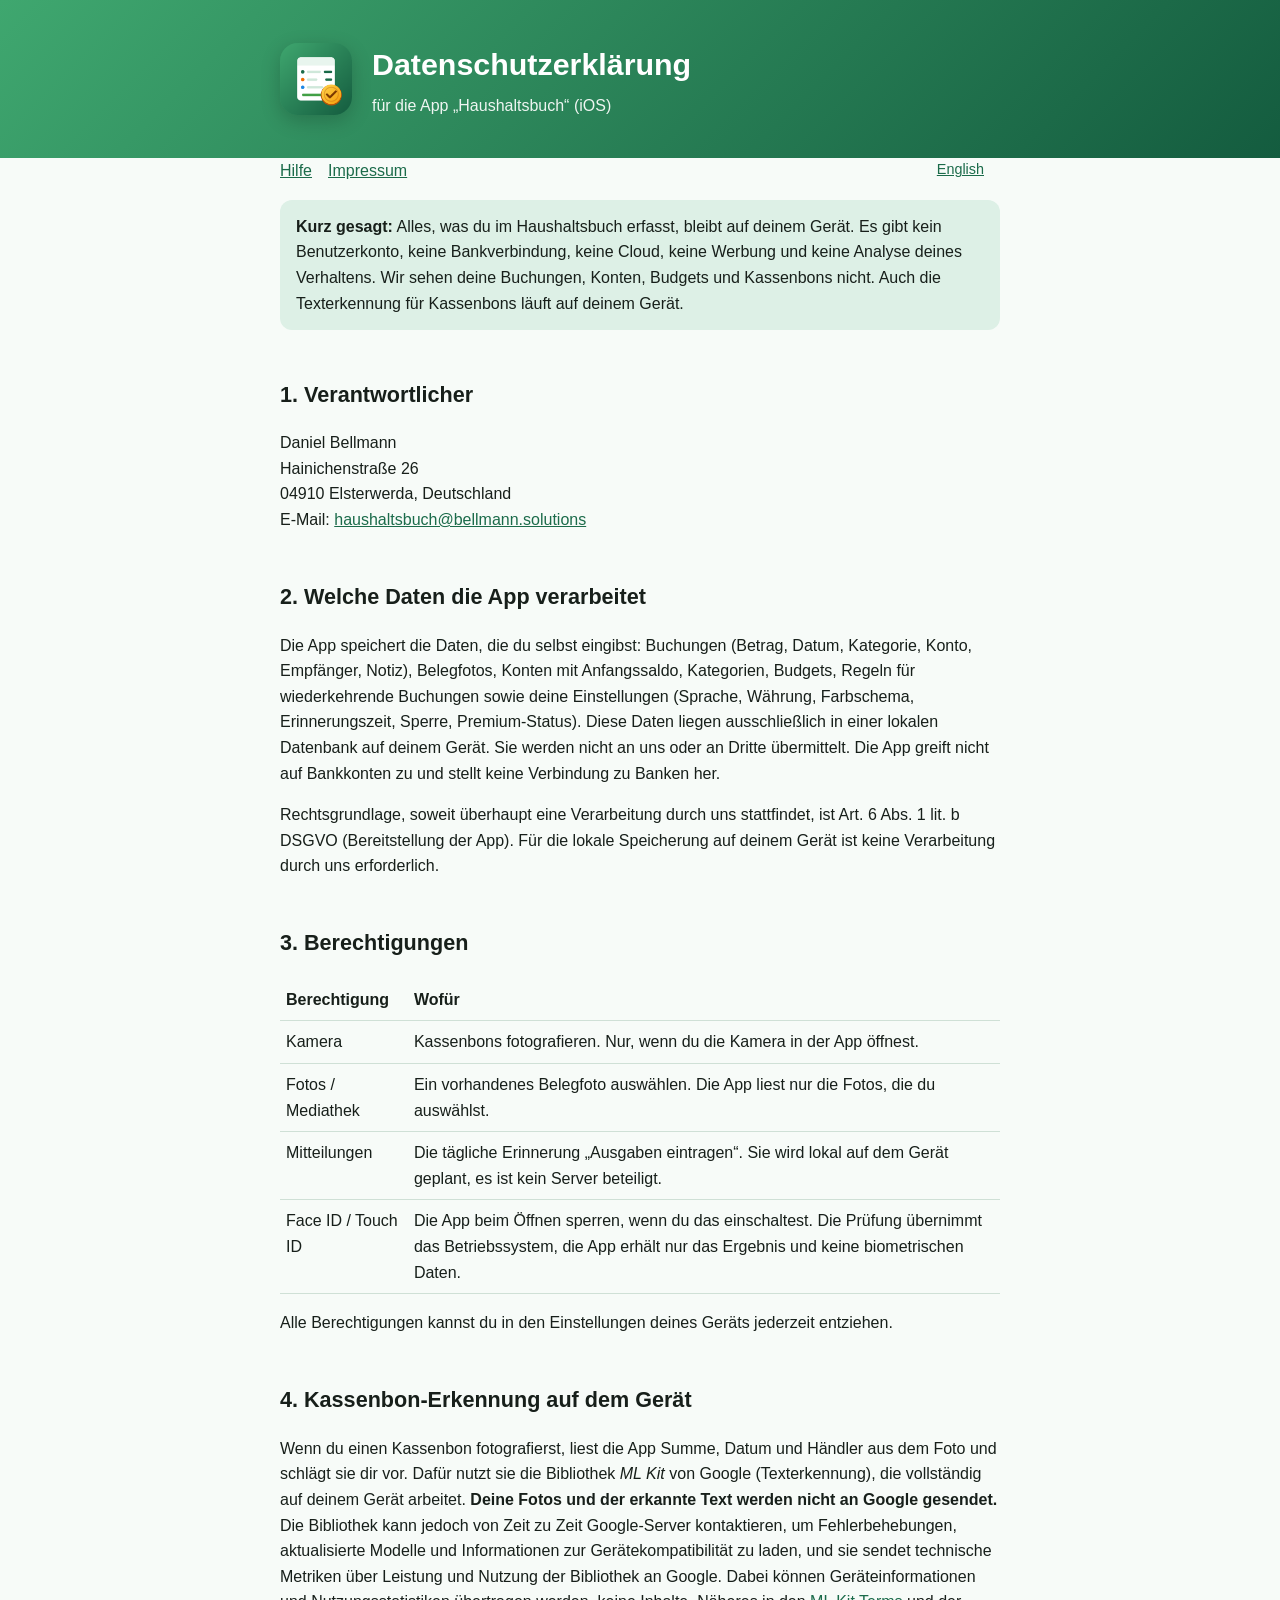
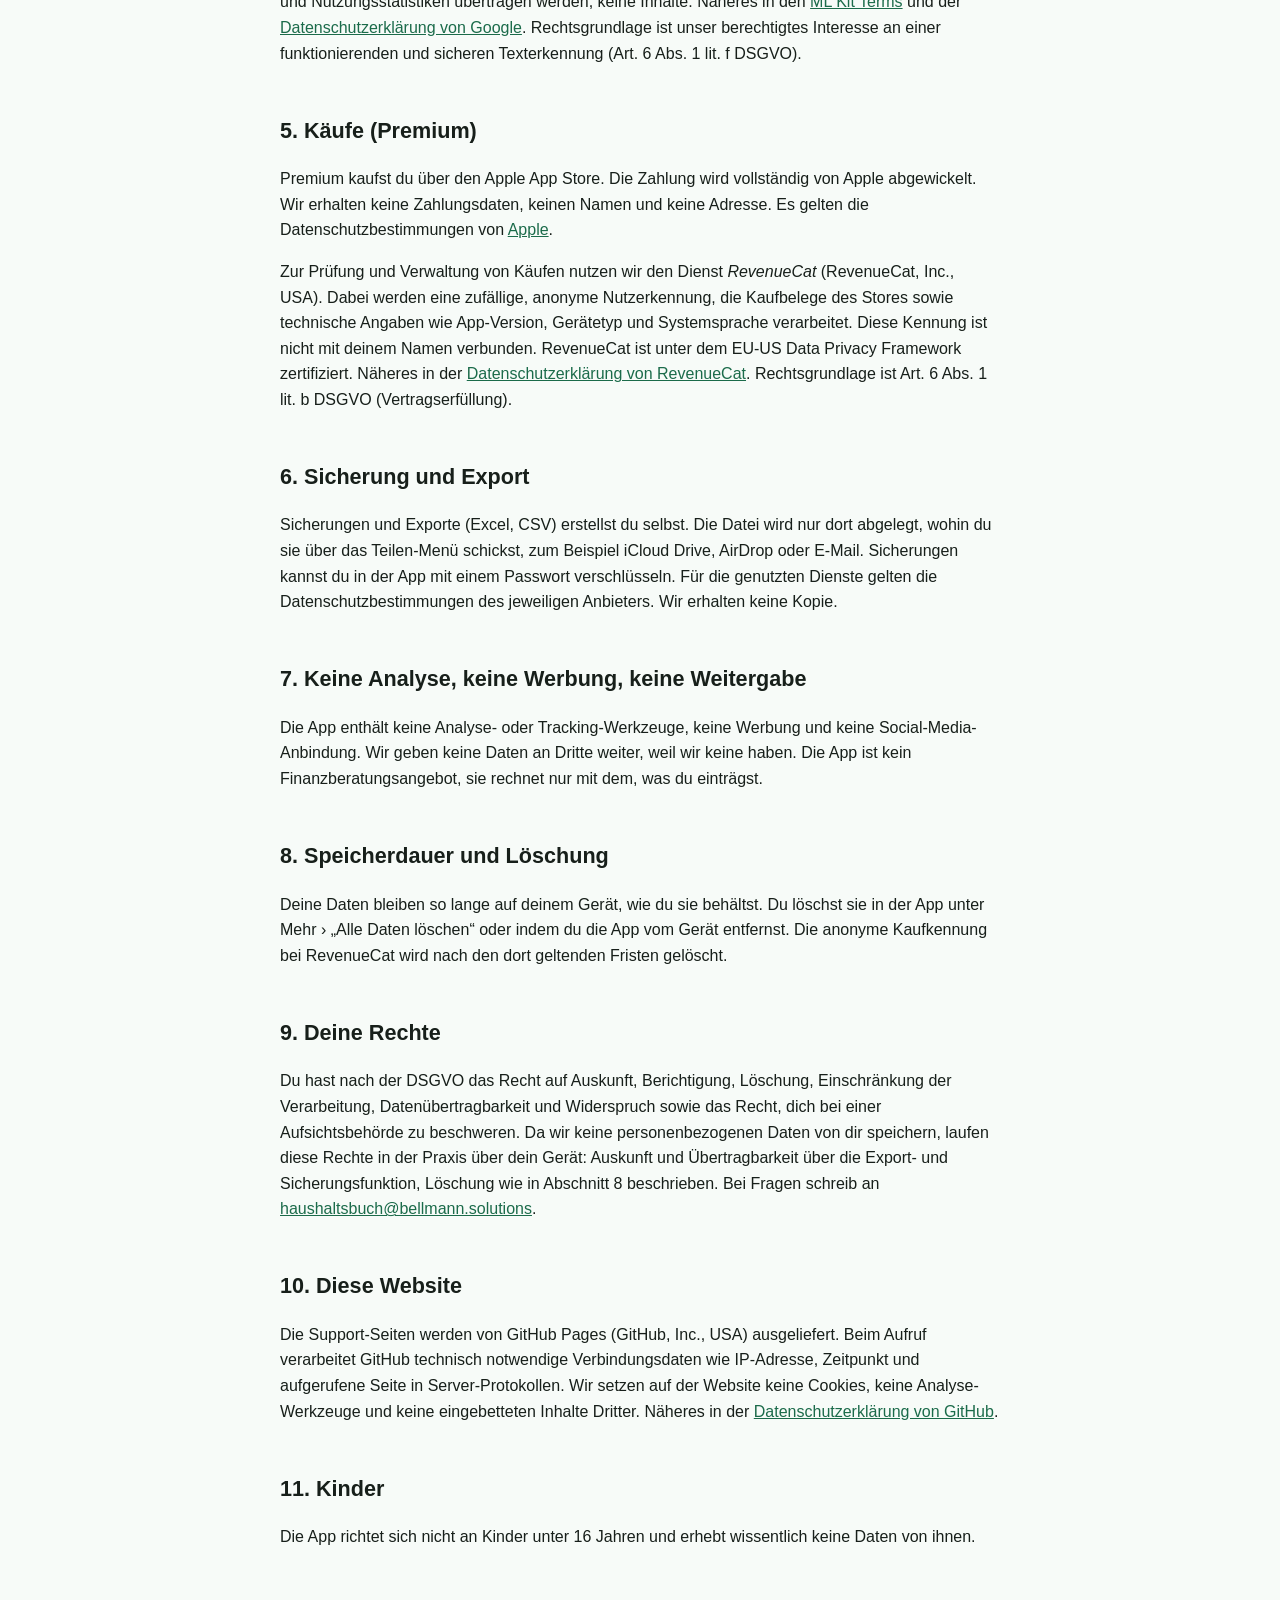
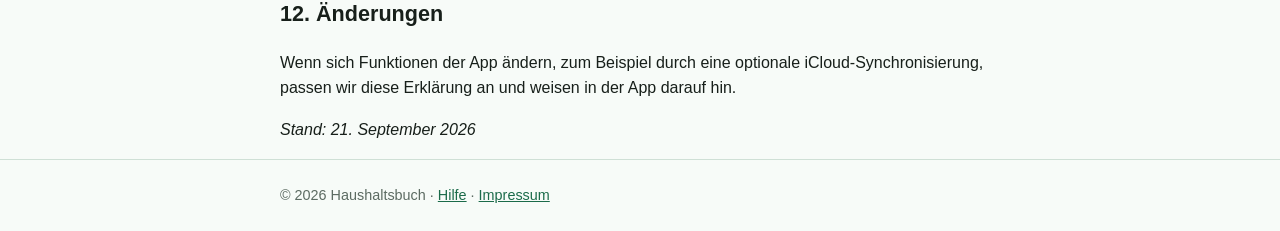
==== datenschutz.html @ 77cda39b "Seiten aktualisiert 2026-09-21" ====
<!doctype html>
<html lang="de">
<head>
<meta charset="utf-8">
<meta name="viewport" content="width=device-width, initial-scale=1">
<title>Datenschutzerklärung – Haushaltsbuch</title>
<link rel="stylesheet" href="style.css">
<link rel="icon" href="icon.png">
</head>
<body>
<header><div class="wrap"><img src="icon.png" alt=""><div><h1>Datenschutzerklärung</h1><p>für die App „Haushaltsbuch“ (iOS)</p></div></div></header>
<main class="wrap">
<nav><a href="index.html">Hilfe</a><a href="impressum.html">Impressum</a><span class="lang"><a href="privacy.html">English</a></span></nav>

<p class="note"><strong>Kurz gesagt:</strong> Alles, was du im Haushaltsbuch erfasst, bleibt auf deinem Gerät. Es gibt kein Benutzerkonto, keine Bankverbindung, keine Cloud, keine Werbung und keine Analyse deines Verhaltens. Wir sehen deine Buchungen, Konten, Budgets und Kassenbons nicht. Auch die Texterkennung für Kassenbons läuft auf deinem Gerät.</p>

<h2>1. Verantwortlicher</h2>
<p>Daniel Bellmann<br>Hainichenstraße 26<br>04910 Elsterwerda, Deutschland<br>E-Mail: <a href="mailto:haushaltsbuch@bellmann.solutions">haushaltsbuch@bellmann.solutions</a></p>

<h2>2. Welche Daten die App verarbeitet</h2>
<p>Die App speichert die Daten, die du selbst eingibst: Buchungen (Betrag, Datum, Kategorie, Konto, Empfänger, Notiz), Belegfotos, Konten mit Anfangssaldo, Kategorien, Budgets, Regeln für wiederkehrende Buchungen sowie deine Einstellungen (Sprache, Währung, Farbschema, Erinnerungszeit, Sperre, Premium-Status). Diese Daten liegen ausschließlich in einer lokalen Datenbank auf deinem Gerät. Sie werden nicht an uns oder an Dritte übermittelt. Die App greift nicht auf Bankkonten zu und stellt keine Verbindung zu Banken her.</p>
<p>Rechtsgrundlage, soweit überhaupt eine Verarbeitung durch uns stattfindet, ist Art. 6 Abs. 1 lit. b DSGVO (Bereitstellung der App). Für die lokale Speicherung auf deinem Gerät ist keine Verarbeitung durch uns erforderlich.</p>

<h2>3. Berechtigungen</h2>
<table>
<tr><th>Berechtigung</th><th>Wofür</th></tr>
<tr><td>Kamera</td><td>Kassenbons fotografieren. Nur, wenn du die Kamera in der App öffnest.</td></tr>
<tr><td>Fotos / Mediathek</td><td>Ein vorhandenes Belegfoto auswählen. Die App liest nur die Fotos, die du auswählst.</td></tr>
<tr><td>Mitteilungen</td><td>Die tägliche Erinnerung „Ausgaben eintragen“. Sie wird lokal auf dem Gerät geplant, es ist kein Server beteiligt.</td></tr>
<tr><td>Face ID / Touch ID</td><td>Die App beim Öffnen sperren, wenn du das einschaltest. Die Prüfung übernimmt das Betriebssystem, die App erhält nur das Ergebnis und keine biometrischen Daten.</td></tr>
</table>
<p>Alle Berechtigungen kannst du in den Einstellungen deines Geräts jederzeit entziehen.</p>

<h2>4. Kassenbon-Erkennung auf dem Gerät</h2>
<p>Wenn du einen Kassenbon fotografierst, liest die App Summe, Datum und Händler aus dem Foto und schlägt sie dir vor. Dafür nutzt sie die Bibliothek <em>ML Kit</em> von Google (Texterkennung), die vollständig auf deinem Gerät arbeitet. <strong>Deine Fotos und der erkannte Text werden nicht an Google gesendet.</strong> Die Bibliothek kann jedoch von Zeit zu Zeit Google-Server kontaktieren, um Fehlerbehebungen, aktualisierte Modelle und Informationen zur Gerätekompatibilität zu laden, und sie sendet technische Metriken über Leistung und Nutzung der Bibliothek an Google. Dabei können Geräteinformationen und Nutzungsstatistiken übertragen werden, keine Inhalte. Näheres in den <a href="https://developers.google.com/ml-kit/terms" rel="noopener">ML Kit Terms</a> und der <a href="https://policies.google.com/privacy" rel="noopener">Datenschutzerklärung von Google</a>. Rechtsgrundlage ist unser berechtigtes Interesse an einer funktionierenden und sicheren Texterkennung (Art. 6 Abs. 1 lit. f DSGVO).</p>

<h2>5. Käufe (Premium)</h2>
<p>Premium kaufst du über den Apple App Store. Die Zahlung wird vollständig von Apple abgewickelt. Wir erhalten keine Zahlungsdaten, keinen Namen und keine Adresse. Es gelten die Datenschutzbestimmungen von <a href="https://www.apple.com/legal/privacy/" rel="noopener">Apple</a>.</p>
<p>Zur Prüfung und Verwaltung von Käufen nutzen wir den Dienst <em>RevenueCat</em> (RevenueCat, Inc., USA). Dabei werden eine zufällige, anonyme Nutzerkennung, die Kaufbelege des Stores sowie technische Angaben wie App-Version, Gerätetyp und Systemsprache verarbeitet. Diese Kennung ist nicht mit deinem Namen verbunden. RevenueCat ist unter dem EU-US Data Privacy Framework zertifiziert. Näheres in der <a href="https://www.revenuecat.com/privacy" rel="noopener">Datenschutzerklärung von RevenueCat</a>. Rechtsgrundlage ist Art. 6 Abs. 1 lit. b DSGVO (Vertragserfüllung).</p>

<h2>6. Sicherung und Export</h2>
<p>Sicherungen und Exporte (Excel, CSV) erstellst du selbst. Die Datei wird nur dort abgelegt, wohin du sie über das Teilen-Menü schickst, zum Beispiel iCloud Drive, AirDrop oder E-Mail. Sicherungen kannst du in der App mit einem Passwort verschlüsseln. Für die genutzten Dienste gelten die Datenschutzbestimmungen des jeweiligen Anbieters. Wir erhalten keine Kopie.</p>

<h2>7. Keine Analyse, keine Werbung, keine Weitergabe</h2>
<p>Die App enthält keine Analyse- oder Tracking-Werkzeuge, keine Werbung und keine Social-Media-Anbindung. Wir geben keine Daten an Dritte weiter, weil wir keine haben. Die App ist kein Finanzberatungsangebot, sie rechnet nur mit dem, was du einträgst.</p>

<h2>8. Speicherdauer und Löschung</h2>
<p>Deine Daten bleiben so lange auf deinem Gerät, wie du sie behältst. Du löschst sie in der App unter Mehr › „Alle Daten löschen“ oder indem du die App vom Gerät entfernst. Die anonyme Kaufkennung bei RevenueCat wird nach den dort geltenden Fristen gelöscht.</p>

<h2>9. Deine Rechte</h2>
<p>Du hast nach der DSGVO das Recht auf Auskunft, Berichtigung, Löschung, Einschränkung der Verarbeitung, Datenübertragbarkeit und Widerspruch sowie das Recht, dich bei einer Aufsichtsbehörde zu beschweren. Da wir keine personenbezogenen Daten von dir speichern, laufen diese Rechte in der Praxis über dein Gerät: Auskunft und Übertragbarkeit über die Export- und Sicherungsfunktion, Löschung wie in Abschnitt 8 beschrieben. Bei Fragen schreib an <a href="mailto:haushaltsbuch@bellmann.solutions">haushaltsbuch@bellmann.solutions</a>.</p>

<h2>10. Diese Website</h2>
<p>Die Support-Seiten werden von GitHub Pages (GitHub, Inc., USA) ausgeliefert. Beim Aufruf verarbeitet GitHub technisch notwendige Verbindungsdaten wie IP-Adresse, Zeitpunkt und aufgerufene Seite in Server-Protokollen. Wir setzen auf der Website keine Cookies, keine Analyse-Werkzeuge und keine eingebetteten Inhalte Dritter. Näheres in der <a href="https://docs.github.com/site-policy/privacy-policies/github-general-privacy-statement" rel="noopener">Datenschutzerklärung von GitHub</a>.</p>

<h2>11. Kinder</h2>
<p>Die App richtet sich nicht an Kinder unter 16 Jahren und erhebt wissentlich keine Daten von ihnen.</p>

<h2>12. Änderungen</h2>
<p>Wenn sich Funktionen der App ändern, zum Beispiel durch eine optionale iCloud-Synchronisierung, passen wir diese Erklärung an und weisen in der App darauf hin.</p>

<p><em>Stand: 21. September 2026</em></p>
</main>
<footer><div class="wrap">© 2026 Haushaltsbuch · <a href="index.html">Hilfe</a> · <a href="impressum.html">Impressum</a></div></footer>
</body>
</html>
---- style.css ----
:root { --accent: #1B6B4A; --accent-soft: #DDF0E6; --text: #171f1a; --muted: #5c6b62; --bg: #f7fbf8; }
* { box-sizing: border-box; }
body { margin: 0; font-family: -apple-system, BlinkMacSystemFont, "Segoe UI", Roboto, Helvetica, Arial, sans-serif; color: var(--text); background: var(--bg); line-height: 1.6; }
header { background: linear-gradient(135deg, #3FA76F, #145C3F); color: #fff; padding: 40px 20px; }
header .wrap { display: flex; align-items: center; gap: 20px; }
header img { width: 72px; height: 72px; border-radius: 18px; box-shadow: 0 6px 20px rgba(0,0,0,.2); }
header h1 { margin: 0; font-size: 1.9rem; }
header p { margin: 4px 0 0; opacity: .92; }
.wrap { max-width: 760px; margin: 0 auto; padding: 0 20px; }
main { padding: 32px 0 64px; }
h2 { margin-top: 2.2em; font-size: 1.35rem; }
h3 { margin-top: 1.6em; font-size: 1.05rem; }
details { border: 1px solid #cfe0d6; border-radius: 12px; padding: 12px 16px; margin: 10px 0; background: #fff; }
summary { cursor: pointer; font-weight: 600; }
details p { margin: 10px 0 0; color: var(--muted); }
a { color: var(--accent); }
.note { background: var(--accent-soft); border-radius: 12px; padding: 14px 16px; }
nav a { margin-right: 16px; }
footer { color: var(--muted); font-size: .9rem; padding: 24px 0; border-top: 1px solid #cfe0d6; }
.lang { float: right; font-size: .9rem; }
table { border-collapse: collapse; width: 100%; }
td, th { text-align: left; padding: 8px 6px; border-bottom: 1px solid #cfe0d6; vertical-align: top; }
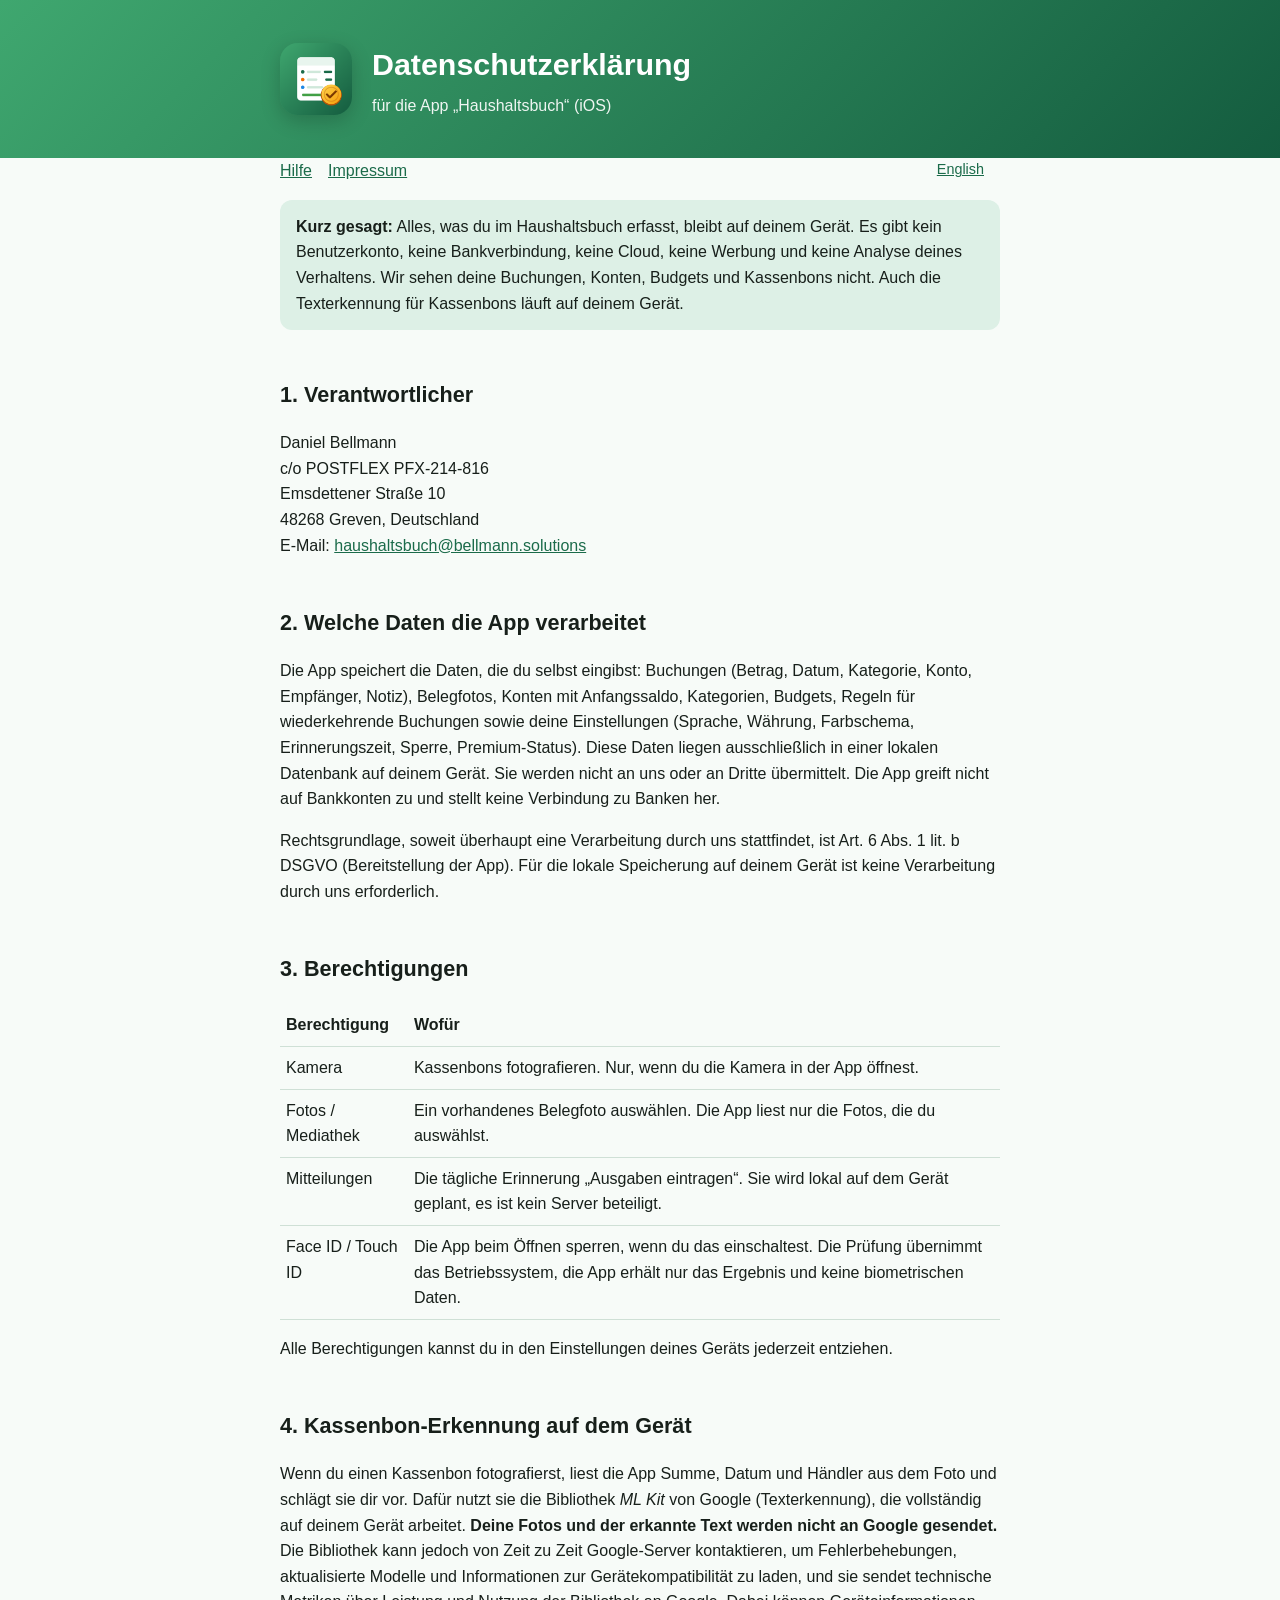
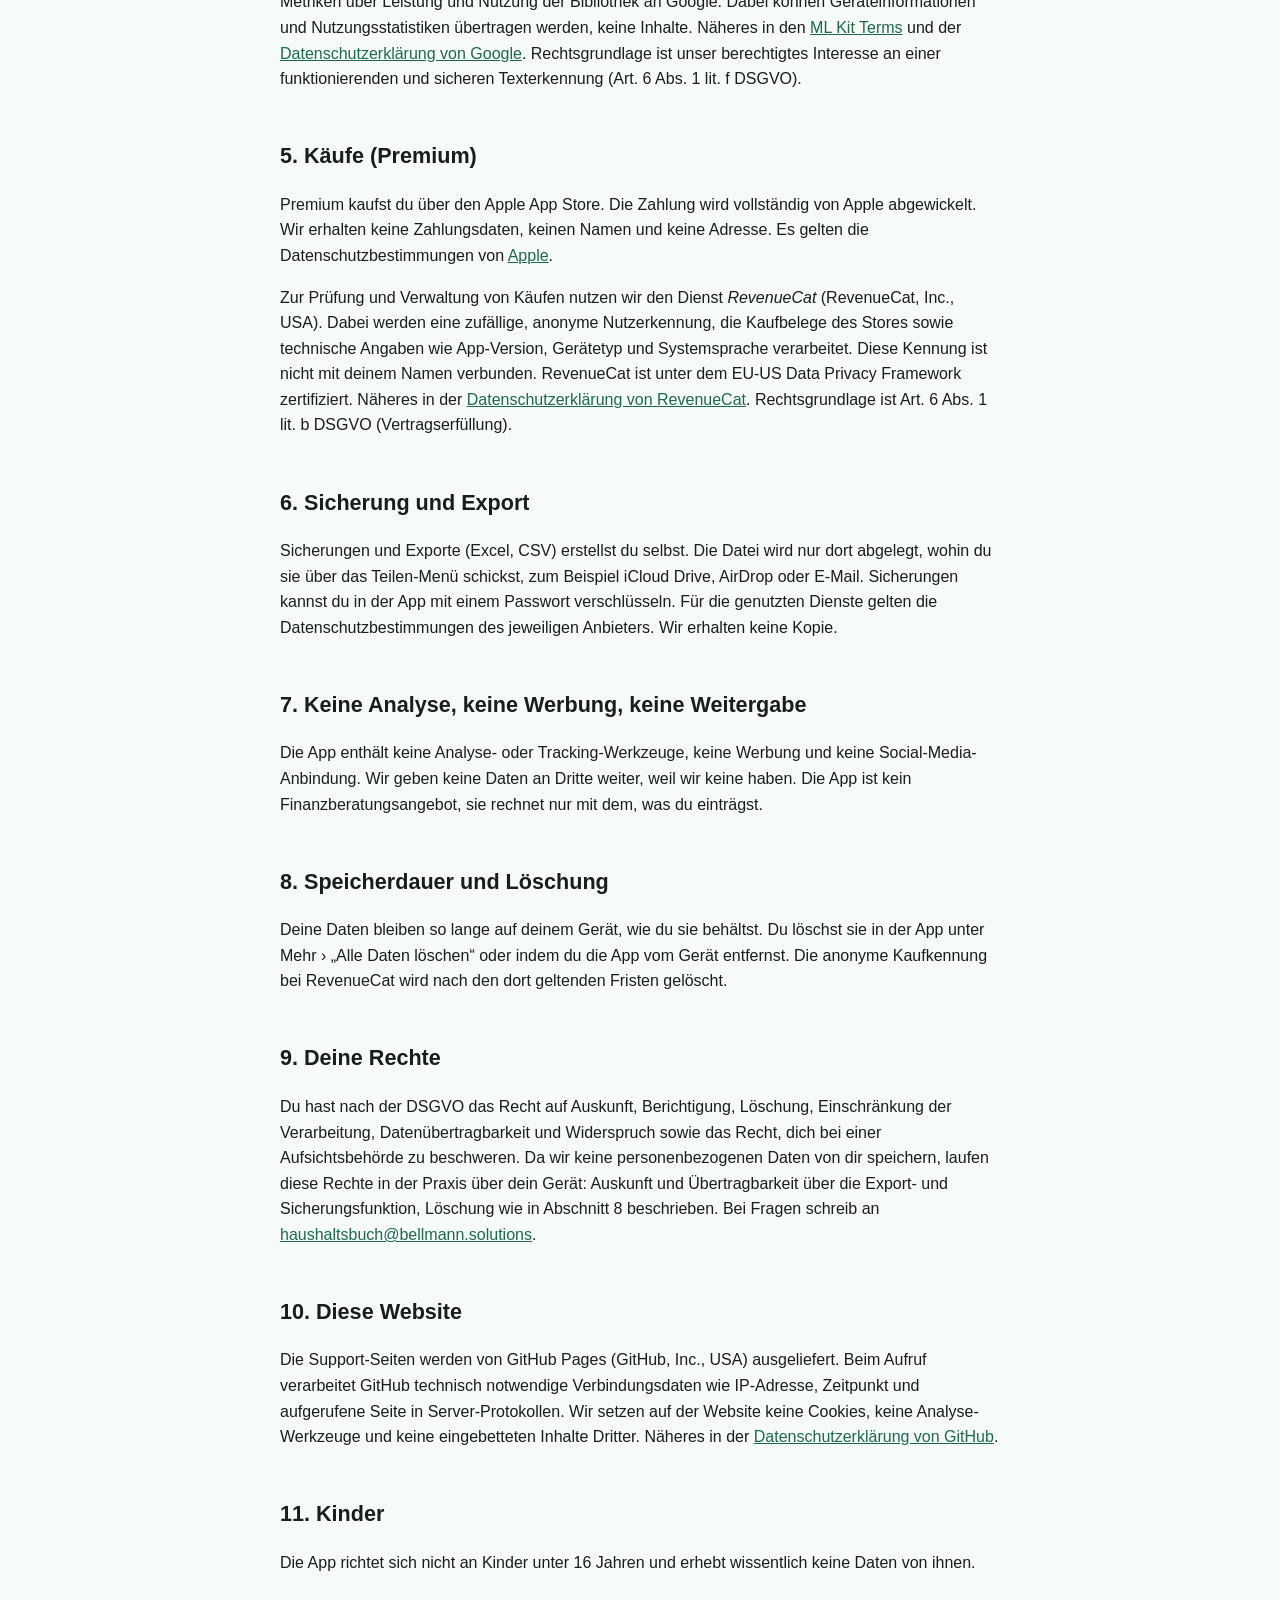
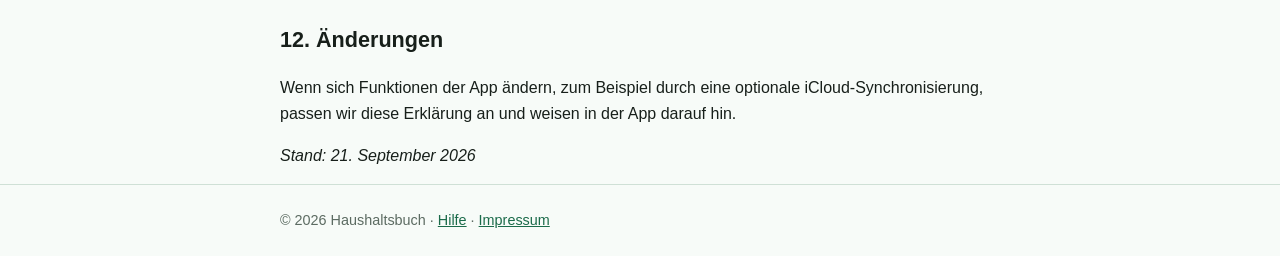
==== commit 7e6dc1d9: "Impressum: Geschäftsadresse statt Privatanschrift In Impressum, Datenschutzerklärung und der englisc" ====
--- a/datenschutz.html
+++ b/datenschutz.html
@@ -15,7 +15,7 @@
 <p class="note"><strong>Kurz gesagt:</strong> Alles, was du im Haushaltsbuch erfasst, bleibt auf deinem Gerät. Es gibt kein Benutzerkonto, keine Bankverbindung, keine Cloud, keine Werbung und keine Analyse deines Verhaltens. Wir sehen deine Buchungen, Konten, Budgets und Kassenbons nicht. Auch die Texterkennung für Kassenbons läuft auf deinem Gerät.</p>
 
 <h2>1. Verantwortlicher</h2>
-<p>Daniel Bellmann<br>Hainichenstraße 26<br>04910 Elsterwerda, Deutschland<br>E-Mail: <a href="mailto:haushaltsbuch@bellmann.solutions">haushaltsbuch@bellmann.solutions</a></p>
+<p>Daniel Bellmann<br>c/o POSTFLEX PFX-214-816<br>Emsdettener Straße 10<br>48268 Greven, Deutschland<br>E-Mail: <a href="mailto:haushaltsbuch@bellmann.solutions">haushaltsbuch@bellmann.solutions</a></p>
 
 <h2>2. Welche Daten die App verarbeitet</h2>
 <p>Die App speichert die Daten, die du selbst eingibst: Buchungen (Betrag, Datum, Kategorie, Konto, Empfänger, Notiz), Belegfotos, Konten mit Anfangssaldo, Kategorien, Budgets, Regeln für wiederkehrende Buchungen sowie deine Einstellungen (Sprache, Währung, Farbschema, Erinnerungszeit, Sperre, Premium-Status). Diese Daten liegen ausschließlich in einer lokalen Datenbank auf deinem Gerät. Sie werden nicht an uns oder an Dritte übermittelt. Die App greift nicht auf Bankkonten zu und stellt keine Verbindung zu Banken her.</p>
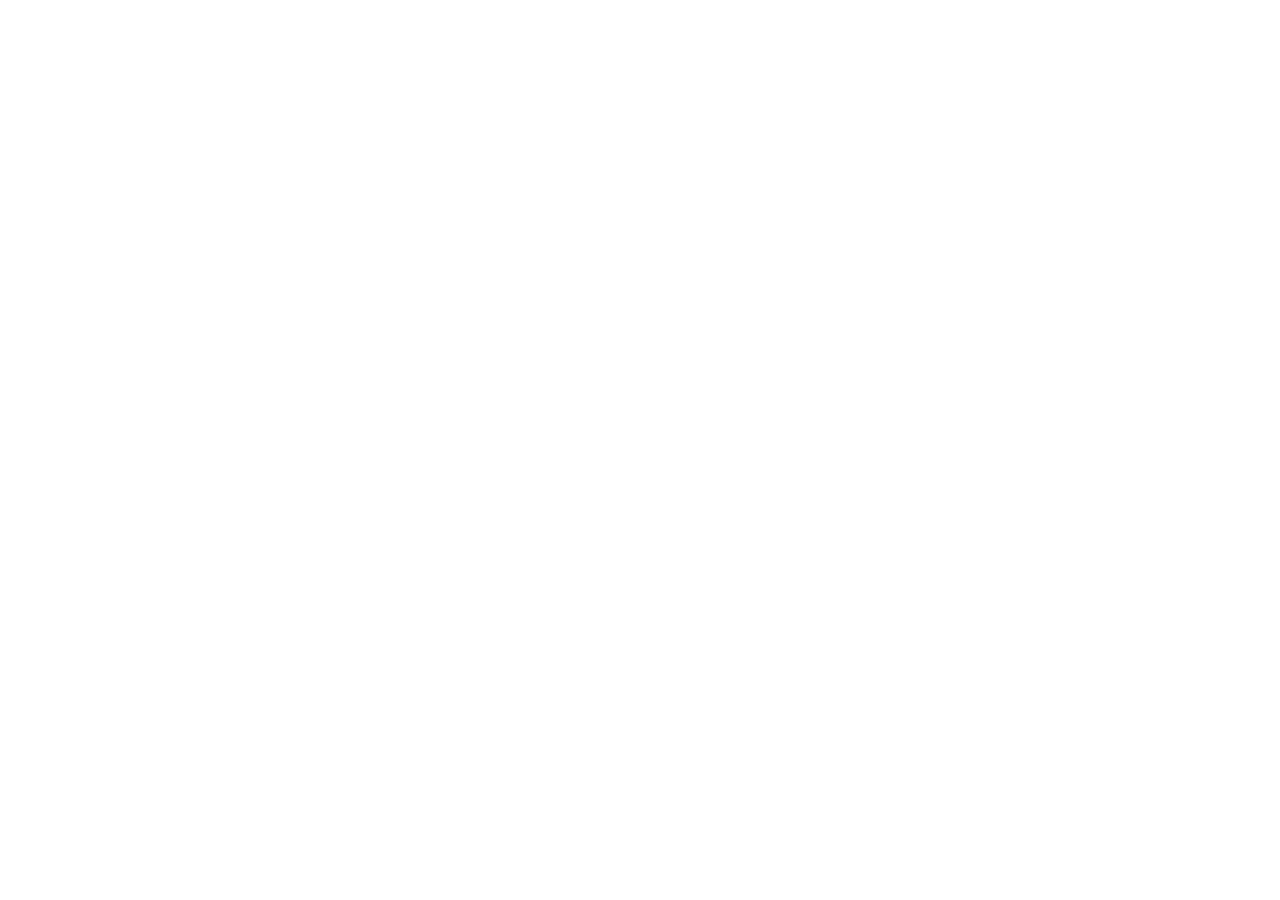
==== commit efc6f681: "Umgezogen nach bellwerk.com/haushaltsbuch, alte Adressen leiten weiter" ====
--- a/datenschutz.html
+++ b/datenschutz.html
@@ -2,65 +2,13 @@
 <html lang="de">
 <head>
 <meta charset="utf-8">
-<meta name="viewport" content="width=device-width, initial-scale=1">
-<title>Datenschutzerklärung – Haushaltsbuch</title>
-<link rel="stylesheet" href="style.css">
-<link rel="icon" href="icon.png">
+<title>Umgezogen nach bellwerk.com</title>
+<meta http-equiv="refresh" content="0; url=https://bellwerk.com/haushaltsbuch/datenschutz">
+<link rel="canonical" href="https://bellwerk.com/haushaltsbuch/datenschutz">
+<meta name="robots" content="noindex">
+<script>location.replace("https://bellwerk.com/haushaltsbuch/datenschutz");</script>
 </head>
 <body>
-<header><div class="wrap"><img src="icon.png" alt=""><div><h1>Datenschutzerklärung</h1><p>für die App „Haushaltsbuch“ (iOS)</p></div></div></header>
-<main class="wrap">
-<nav><a href="index.html">Hilfe</a><a href="impressum.html">Impressum</a><span class="lang"><a href="privacy.html">English</a></span></nav>
-
-<p class="note"><strong>Kurz gesagt:</strong> Alles, was du im Haushaltsbuch erfasst, bleibt auf deinem Gerät. Es gibt kein Benutzerkonto, keine Bankverbindung, keine Cloud, keine Werbung und keine Analyse deines Verhaltens. Wir sehen deine Buchungen, Konten, Budgets und Kassenbons nicht. Auch die Texterkennung für Kassenbons läuft auf deinem Gerät.</p>
-
-<h2>1. Verantwortlicher</h2>
-<p>Daniel Bellmann<br>c/o POSTFLEX PFX-214-816<br>Emsdettener Straße 10<br>48268 Greven, Deutschland<br>E-Mail: <a href="mailto:haushaltsbuch@bellmann.solutions">haushaltsbuch@bellmann.solutions</a></p>
-
-<h2>2. Welche Daten die App verarbeitet</h2>
-<p>Die App speichert die Daten, die du selbst eingibst: Buchungen (Betrag, Datum, Kategorie, Konto, Empfänger, Notiz), Belegfotos, Konten mit Anfangssaldo, Kategorien, Budgets, Regeln für wiederkehrende Buchungen sowie deine Einstellungen (Sprache, Währung, Farbschema, Erinnerungszeit, Sperre, Premium-Status). Diese Daten liegen ausschließlich in einer lokalen Datenbank auf deinem Gerät. Sie werden nicht an uns oder an Dritte übermittelt. Die App greift nicht auf Bankkonten zu und stellt keine Verbindung zu Banken her.</p>
-<p>Rechtsgrundlage, soweit überhaupt eine Verarbeitung durch uns stattfindet, ist Art. 6 Abs. 1 lit. b DSGVO (Bereitstellung der App). Für die lokale Speicherung auf deinem Gerät ist keine Verarbeitung durch uns erforderlich.</p>
-
-<h2>3. Berechtigungen</h2>
-<table>
-<tr><th>Berechtigung</th><th>Wofür</th></tr>
-<tr><td>Kamera</td><td>Kassenbons fotografieren. Nur, wenn du die Kamera in der App öffnest.</td></tr>
-<tr><td>Fotos / Mediathek</td><td>Ein vorhandenes Belegfoto auswählen. Die App liest nur die Fotos, die du auswählst.</td></tr>
-<tr><td>Mitteilungen</td><td>Die tägliche Erinnerung „Ausgaben eintragen“. Sie wird lokal auf dem Gerät geplant, es ist kein Server beteiligt.</td></tr>
-<tr><td>Face ID / Touch ID</td><td>Die App beim Öffnen sperren, wenn du das einschaltest. Die Prüfung übernimmt das Betriebssystem, die App erhält nur das Ergebnis und keine biometrischen Daten.</td></tr>
-</table>
-<p>Alle Berechtigungen kannst du in den Einstellungen deines Geräts jederzeit entziehen.</p>
-
-<h2>4. Kassenbon-Erkennung auf dem Gerät</h2>
-<p>Wenn du einen Kassenbon fotografierst, liest die App Summe, Datum und Händler aus dem Foto und schlägt sie dir vor. Dafür nutzt sie die Bibliothek <em>ML Kit</em> von Google (Texterkennung), die vollständig auf deinem Gerät arbeitet. <strong>Deine Fotos und der erkannte Text werden nicht an Google gesendet.</strong> Die Bibliothek kann jedoch von Zeit zu Zeit Google-Server kontaktieren, um Fehlerbehebungen, aktualisierte Modelle und Informationen zur Gerätekompatibilität zu laden, und sie sendet technische Metriken über Leistung und Nutzung der Bibliothek an Google. Dabei können Geräteinformationen und Nutzungsstatistiken übertragen werden, keine Inhalte. Näheres in den <a href="https://developers.google.com/ml-kit/terms" rel="noopener">ML Kit Terms</a> und der <a href="https://policies.google.com/privacy" rel="noopener">Datenschutzerklärung von Google</a>. Rechtsgrundlage ist unser berechtigtes Interesse an einer funktionierenden und sicheren Texterkennung (Art. 6 Abs. 1 lit. f DSGVO).</p>
-
-<h2>5. Käufe (Premium)</h2>
-<p>Premium kaufst du über den Apple App Store. Die Zahlung wird vollständig von Apple abgewickelt. Wir erhalten keine Zahlungsdaten, keinen Namen und keine Adresse. Es gelten die Datenschutzbestimmungen von <a href="https://www.apple.com/legal/privacy/" rel="noopener">Apple</a>.</p>
-<p>Zur Prüfung und Verwaltung von Käufen nutzen wir den Dienst <em>RevenueCat</em> (RevenueCat, Inc., USA). Dabei werden eine zufällige, anonyme Nutzerkennung, die Kaufbelege des Stores sowie technische Angaben wie App-Version, Gerätetyp und Systemsprache verarbeitet. Diese Kennung ist nicht mit deinem Namen verbunden. RevenueCat ist unter dem EU-US Data Privacy Framework zertifiziert. Näheres in der <a href="https://www.revenuecat.com/privacy" rel="noopener">Datenschutzerklärung von RevenueCat</a>. Rechtsgrundlage ist Art. 6 Abs. 1 lit. b DSGVO (Vertragserfüllung).</p>
-
-<h2>6. Sicherung und Export</h2>
-<p>Sicherungen und Exporte (Excel, CSV) erstellst du selbst. Die Datei wird nur dort abgelegt, wohin du sie über das Teilen-Menü schickst, zum Beispiel iCloud Drive, AirDrop oder E-Mail. Sicherungen kannst du in der App mit einem Passwort verschlüsseln. Für die genutzten Dienste gelten die Datenschutzbestimmungen des jeweiligen Anbieters. Wir erhalten keine Kopie.</p>
-
-<h2>7. Keine Analyse, keine Werbung, keine Weitergabe</h2>
-<p>Die App enthält keine Analyse- oder Tracking-Werkzeuge, keine Werbung und keine Social-Media-Anbindung. Wir geben keine Daten an Dritte weiter, weil wir keine haben. Die App ist kein Finanzberatungsangebot, sie rechnet nur mit dem, was du einträgst.</p>
-
-<h2>8. Speicherdauer und Löschung</h2>
-<p>Deine Daten bleiben so lange auf deinem Gerät, wie du sie behältst. Du löschst sie in der App unter Mehr › „Alle Daten löschen“ oder indem du die App vom Gerät entfernst. Die anonyme Kaufkennung bei RevenueCat wird nach den dort geltenden Fristen gelöscht.</p>
-
-<h2>9. Deine Rechte</h2>
-<p>Du hast nach der DSGVO das Recht auf Auskunft, Berichtigung, Löschung, Einschränkung der Verarbeitung, Datenübertragbarkeit und Widerspruch sowie das Recht, dich bei einer Aufsichtsbehörde zu beschweren. Da wir keine personenbezogenen Daten von dir speichern, laufen diese Rechte in der Praxis über dein Gerät: Auskunft und Übertragbarkeit über die Export- und Sicherungsfunktion, Löschung wie in Abschnitt 8 beschrieben. Bei Fragen schreib an <a href="mailto:haushaltsbuch@bellmann.solutions">haushaltsbuch@bellmann.solutions</a>.</p>
-
-<h2>10. Diese Website</h2>
-<p>Die Support-Seiten werden von GitHub Pages (GitHub, Inc., USA) ausgeliefert. Beim Aufruf verarbeitet GitHub technisch notwendige Verbindungsdaten wie IP-Adresse, Zeitpunkt und aufgerufene Seite in Server-Protokollen. Wir setzen auf der Website keine Cookies, keine Analyse-Werkzeuge und keine eingebetteten Inhalte Dritter. Näheres in der <a href="https://docs.github.com/site-policy/privacy-policies/github-general-privacy-statement" rel="noopener">Datenschutzerklärung von GitHub</a>.</p>
-
-<h2>11. Kinder</h2>
-<p>Die App richtet sich nicht an Kinder unter 16 Jahren und erhebt wissentlich keine Daten von ihnen.</p>
-
-<h2>12. Änderungen</h2>
-<p>Wenn sich Funktionen der App ändern, zum Beispiel durch eine optionale iCloud-Synchronisierung, passen wir diese Erklärung an und weisen in der App darauf hin.</p>
-
-<p><em>Stand: 21. September 2026</em></p>
-</main>
-<footer><div class="wrap">© 2026 Haushaltsbuch · <a href="index.html">Hilfe</a> · <a href="impressum.html">Impressum</a></div></footer>
+<p>Diese Seite ist umgezogen: <a href="https://bellwerk.com/haushaltsbuch/datenschutz">https://bellwerk.com/haushaltsbuch/datenschutz</a></p>
 </body>
 </html>
